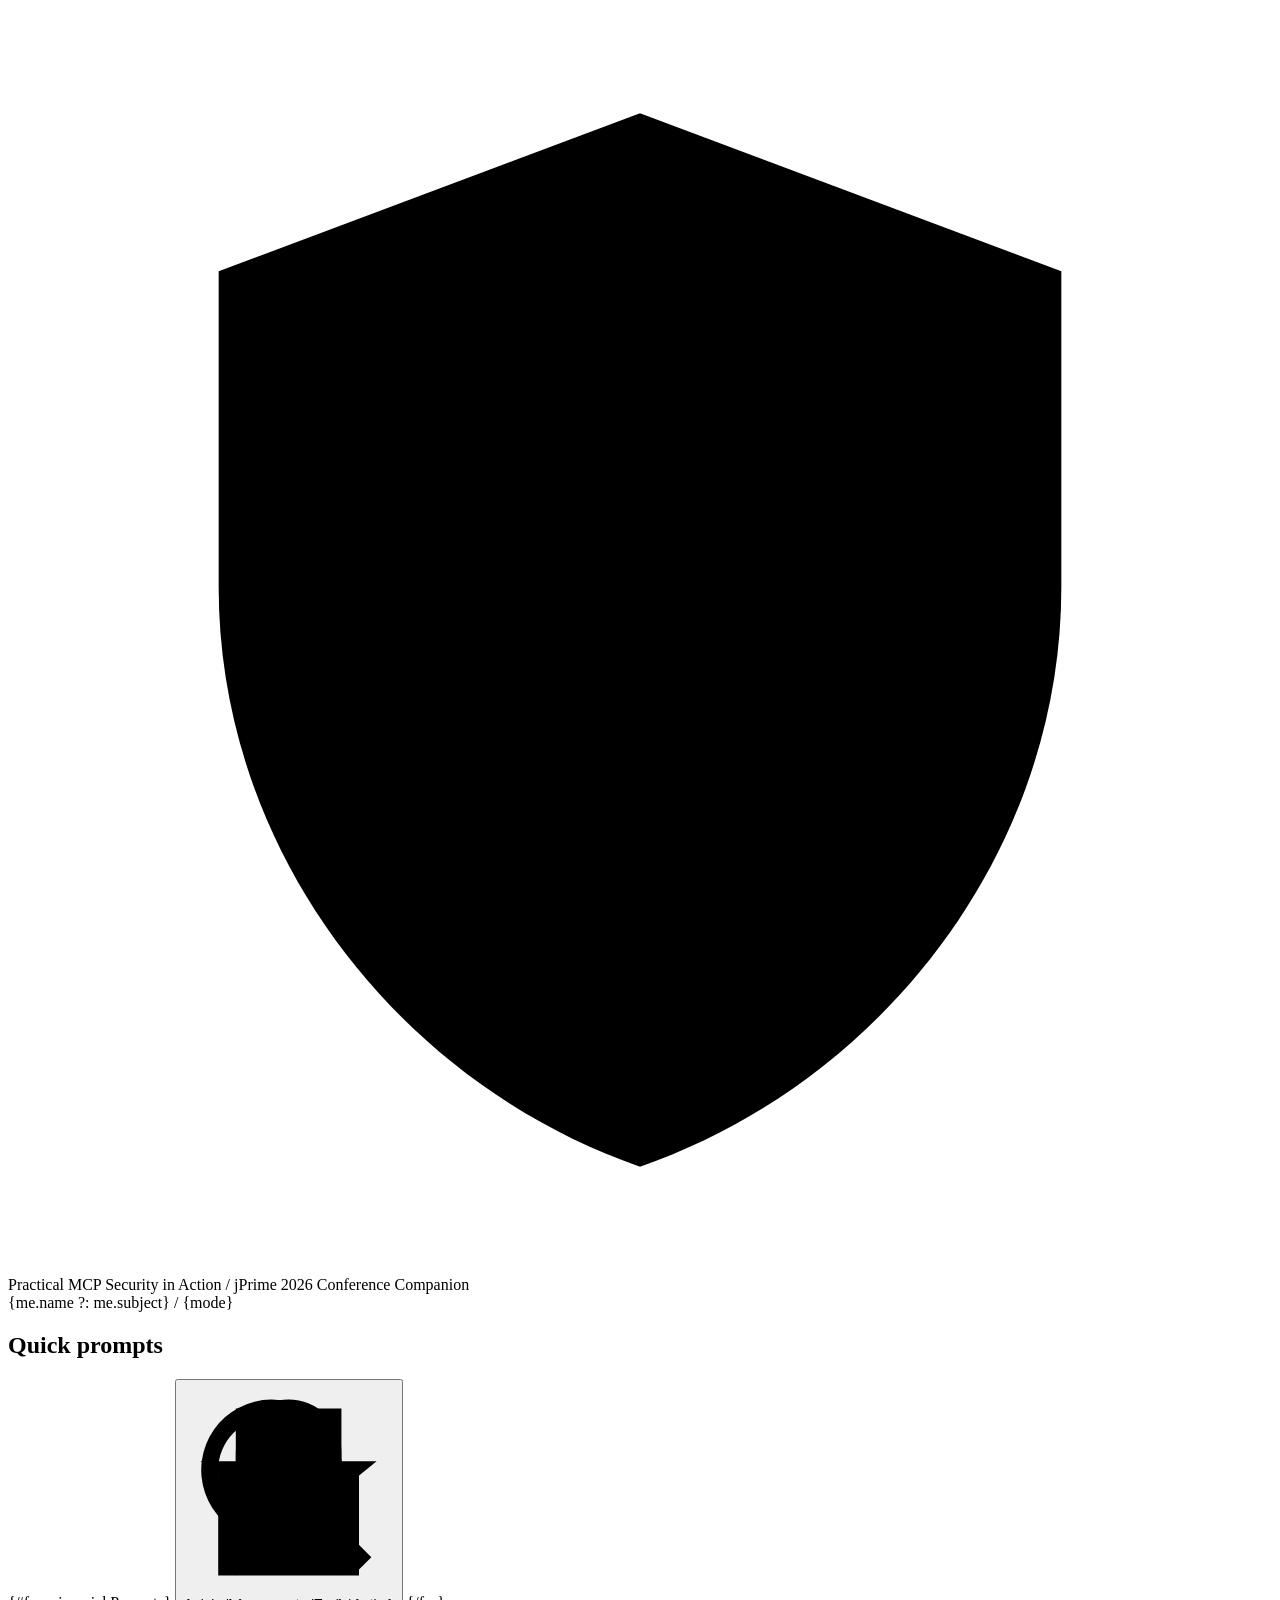
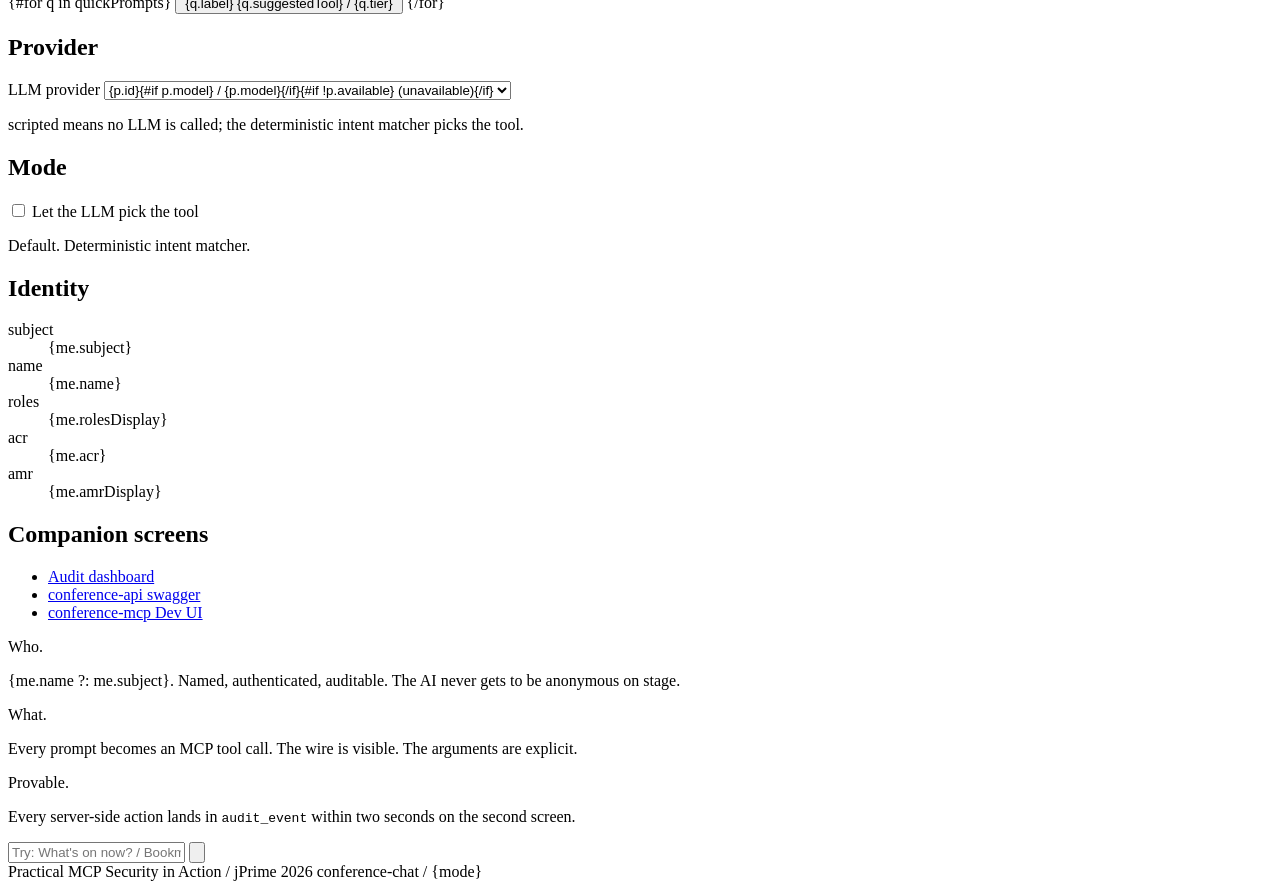
==== conference-chat/src/main/resources/templates/ChatPageResource/chat.html @ 19d6ff5e "Spec-aligned rebuild: three Quarkus apps, single realm, root reactor Aligns the repo with SPEC.md. D" ====
<!doctype html>
<html lang="en">
<head>
  <meta charset="utf-8">
  <title>jPrime 2026 / Conference Companion</title>
  <meta name="viewport" content="width=device-width, initial-scale=1">
  <link rel="stylesheet" href="/chat.css">
</head>
<body>
  <header class="topbar">
    <div class="brand">
      <svg class="shield" viewBox="0 0 24 24" aria-hidden="true">
        <path d="M12 2 4 5v6c0 5 3.4 9.4 8 11 4.6-1.6 8-6 8-11V5l-8-3Z"/>
      </svg>
      <span class="brand-title">Practical MCP Security in Action</span>
      <span class="brand-sep">/</span>
      <span class="brand-sub">jPrime 2026 Conference Companion</span>
    </div>
    <div class="status" id="status">
      <span class="dot live"></span>
      <span class="who" id="who">{me.name ?: me.subject}</span>
      <span class="brand-sep">/</span>
      <span class="mode-pill{#if mode != 'scripted'} llm{/if}" id="mode-pill">{mode}</span>
    </div>
  </header>

  <main>
    <aside class="sidebar">
      <h2 class="sidebar-title">Quick prompts</h2>
      <div class="quick-prompts" id="quick-prompts">
        {#for q in quickPrompts}
        <button type="button" class="quick-prompt" data-tier="{q.tier}" data-label="{q.label}">
          <span class="quick-prompt-label">
            <svg class="qp-icon" viewBox="0 0 24 24" aria-hidden="true">
              {#switch q.tier}
                {#case 'public'}
                <path d="M10 2a8 8 0 105 14.3l5 5 1.4-1.4-5-5A8 8 0 0010 2zm0 2a6 6 0 110 12 6 6 0 010-12z"/>
                {#case 'attendee'}
                <path d="M6 3h12v18l-6-4-6 4V3z"/>
                {#case 'speaker'}
                <path d="M12 2l3 7h7l-5.5 4.5L18 22l-6-4.5L6 22l1.5-8.5L2 9h7z"/>
                {#case 'step-up'}
                <path d="M6 10V8a6 6 0 0112 0v2h2v12H4V10h2zm2 0h8V8a4 4 0 10-8 0v2z"/>
                {#case}
                <circle cx="12" cy="12" r="4"/>
              {/switch}
            </svg>
            <span>{q.label}</span>
          </span>
          <span class="tier">{q.suggestedTool} / {q.tier}</span>
        </button>
        {/for}
      </div>

      <h2 class="sidebar-title">Provider</h2>
      <label class="provider-select-label" for="provider-select">LLM provider</label>
      <select id="provider-select" class="provider-select">
        {#for p in providers.providers}
        <option value="{p.id}"{#if p.id == providers.active} selected{/if}{#if !p.available} disabled{/if}>{p.id}{#if p.model} / {p.model}{/if}{#if !p.available} (unavailable){/if}</option>
        {/for}
      </select>
      <p class="mode-help" id="provider-help">scripted means no LLM is called; the deterministic intent matcher picks the tool.</p>

      <h2 class="sidebar-title">Mode</h2>
      <label class="mode-toggle">
        <input type="checkbox" id="mode-llm"{#if mode != 'scripted'} checked{/if}{#if providers.active == 'scripted'} disabled{/if}>
        <span class="mode-track"><span class="mode-knob"></span></span>
        <span class="mode-label">Let the LLM pick the tool</span>
      </label>
      <p class="mode-help" id="mode-help">Default. Deterministic intent matcher.</p>

      <h2 class="sidebar-title">Identity</h2>
      <dl class="identity" id="identity">
        <dt>subject</dt><dd class="amber">{me.subject}</dd>
        <dt>name</dt><dd class="amber">{me.name}</dd>
        <dt>roles</dt><dd>{me.rolesDisplay}</dd>
        <dt>acr</dt><dd>{me.acr}</dd>
        <dt>amr</dt><dd>{me.amrDisplay}</dd>
      </dl>

      <h2 class="sidebar-title">Companion screens</h2>
      <ul class="links">
        <li><a href="http://localhost:8080/audit-live/" target="_blank">Audit dashboard</a></li>
        <li><a href="http://localhost:8080/q/swagger-ui/" target="_blank">conference-api swagger</a></li>
        <li><a href="http://localhost:8081/q/dev/" target="_blank">conference-mcp Dev UI</a></li>
      </ul>
    </aside>

    <section class="chat">
      <div class="transcript" id="transcript">
        <div class="hero-empty">
          <div class="hero-row">
            <span class="hero-word">Who.</span>
            <p class="hero-desc">{me.name ?: me.subject}. Named, authenticated, auditable. The AI never gets to be anonymous on stage.</p>
          </div>
          <div class="hero-row">
            <span class="hero-word">What.</span>
            <p class="hero-desc">Every prompt becomes an MCP tool call. The wire is visible. The arguments are explicit.</p>
          </div>
          <div class="hero-row">
            <span class="hero-word">Provable.</span>
            <p class="hero-desc">Every server-side action lands in <code>audit_event</code> within two seconds on the second screen.</p>
          </div>
        </div>
      </div>

      <form class="composer" id="composer">
        <input type="text" id="prompt" name="prompt" autocomplete="off"
               placeholder="Try: What's on now? / Bookmark the JSpecify talk / Rate this 5 stars">
        <button type="submit" class="send" aria-label="Send">
          <svg viewBox="0 0 24 24" aria-hidden="true"><path d="M3 11l18-8-8 18-2-8-8-2z"/></svg>
        </button>
      </form>
    </section>
  </main>

  <footer class="page-footer">
    <span>Practical MCP Security in Action  /  jPrime 2026</span>
    <span>conference-chat  /  <span id="footer-mode">{mode}</span></span>
  </footer>

  <script>
    window.__ME__ = {
      subject: "{me.subject}",
      name: "{me.name}",
      provider: "{providers.active}"
    };
  </script>

  <template id="user-bubble">
    <div class="bubble user">
      <div class="bubble-meta"><span class="role" data-bind="who"></span><span class="time" data-bind="time"></span></div>
      <p data-bind="text"></p>
    </div>
  </template>

  <template id="assistant-bubble">
    <div class="bubble assistant">
      <div class="bubble-meta"><span class="role">assistant</span><span class="time" data-bind="time"></span></div>
      <p class="note" data-bind="note"></p>
      <article class="tool-card" data-bind-card>
        <header class="tool-head">
          <span class="tool-type" data-bind="toolType">mcp.tool_call</span>
          <span class="tool-name" data-bind="toolName"></span>
          <span class="tool-tier" data-bind="toolTier"></span>
        </header>
        <pre class="tool-args" data-bind="toolArgs"></pre>
        <header class="tool-head subdued">
          <span class="tool-type">mcp.tool_result</span>
        </header>
        <pre class="tool-result" data-bind="toolResult"></pre>
      </article>
      <div class="tool-error" data-bind-error data-bind="errorText"></div>
      <div class="tool-stepup" data-bind-stepup>
        <strong>Step-up required.</strong>
        <span>The server replied <code>insufficient_user_authentication</code>. Open the Keycloak login window, enter your TOTP code, then retry.</span>
        <p class="stepup-caption">Server says: this tool needs MFA. Client re-authenticates. Done.</p>
      </div>
    </div>
  </template>

  <script src="/chat.js"></script>
</body>
</html>
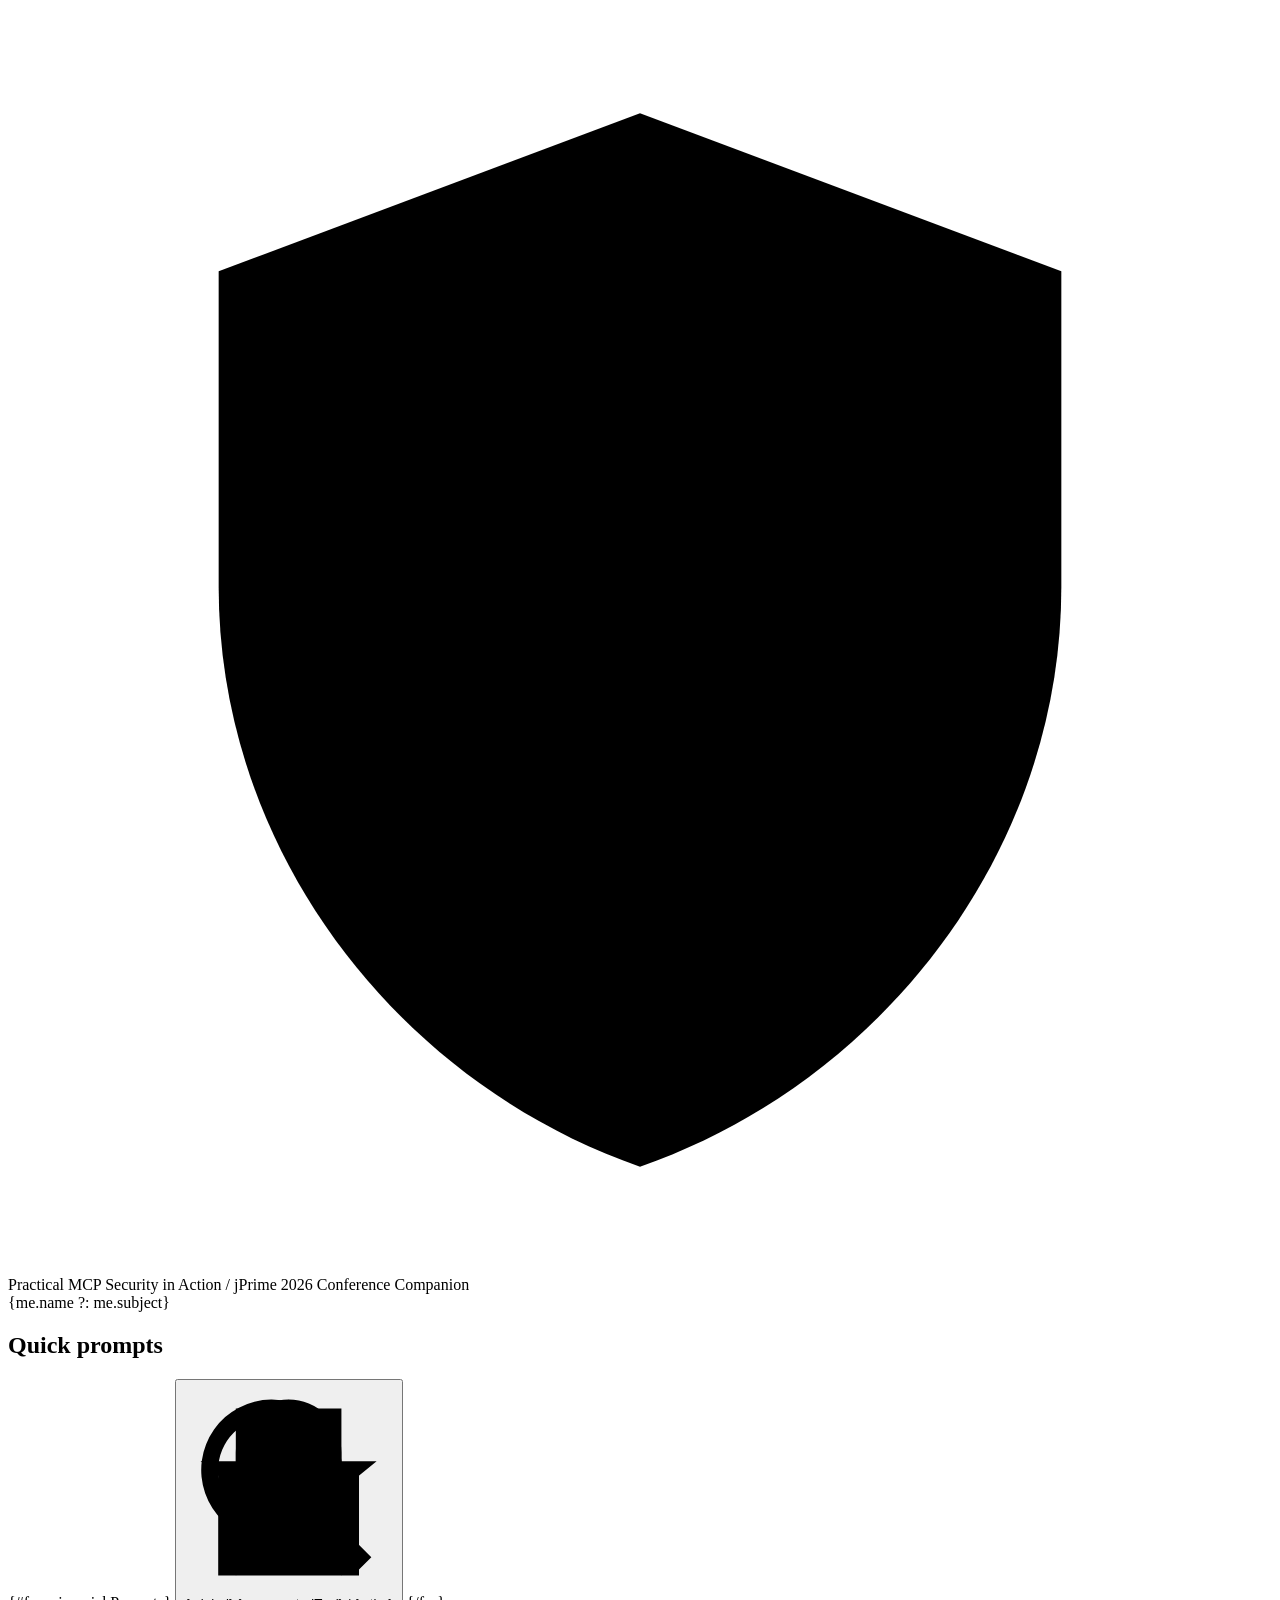
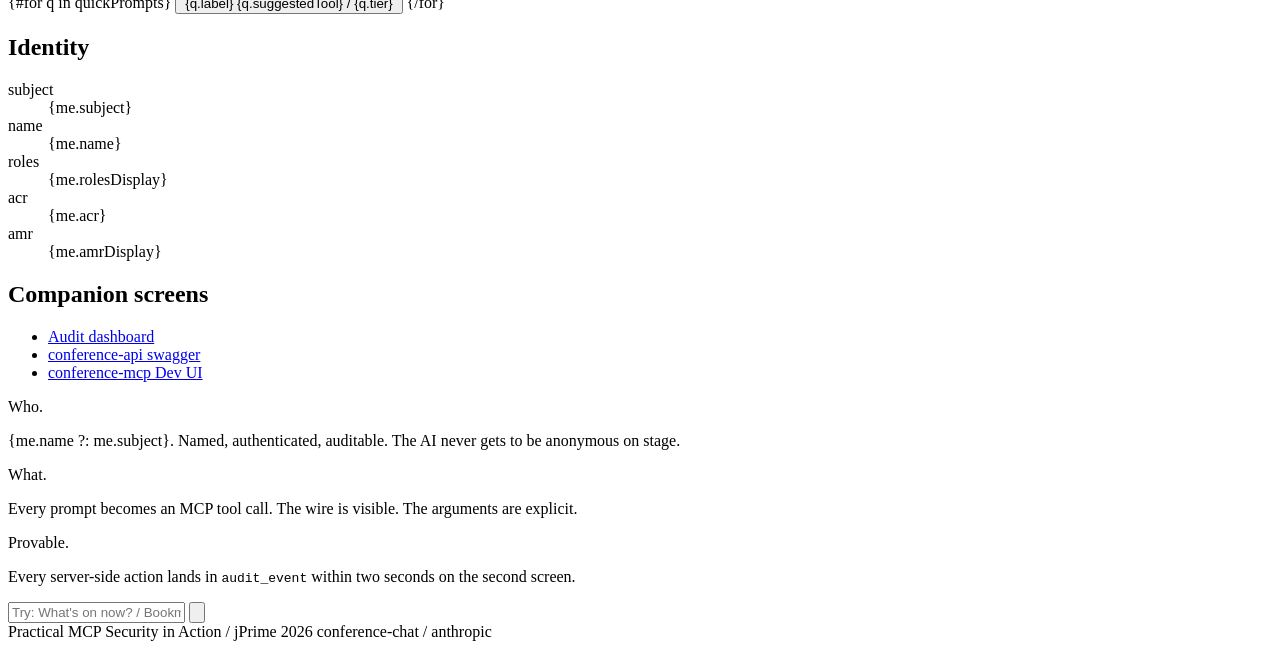
==== commit 18d64d8b: "Simplify conference-chat to a single Anthropic provider Remove the scripted IntentMatcher path and t" ====
--- a/conference-chat/src/main/resources/templates/ChatPageResource/chat.html
+++ b/conference-chat/src/main/resources/templates/ChatPageResource/chat.html
@@ -19,8 +19,6 @@
     <div class="status" id="status">
       <span class="dot live"></span>
       <span class="who" id="who">{me.name ?: me.subject}</span>
-      <span class="brand-sep">/</span>
-      <span class="mode-pill{#if mode != 'scripted'} llm{/if}" id="mode-pill">{mode}</span>
     </div>
   </header>
 
@@ -51,23 +49,6 @@
         </button>
         {/for}
       </div>
-
-      <h2 class="sidebar-title">Provider</h2>
-      <label class="provider-select-label" for="provider-select">LLM provider</label>
-      <select id="provider-select" class="provider-select">
-        {#for p in providers.providers}
-        <option value="{p.id}"{#if p.id == providers.active} selected{/if}{#if !p.available} disabled{/if}>{p.id}{#if p.model} / {p.model}{/if}{#if !p.available} (unavailable){/if}</option>
-        {/for}
-      </select>
-      <p class="mode-help" id="provider-help">scripted means no LLM is called; the deterministic intent matcher picks the tool.</p>
-
-      <h2 class="sidebar-title">Mode</h2>
-      <label class="mode-toggle">
-        <input type="checkbox" id="mode-llm"{#if mode != 'scripted'} checked{/if}{#if providers.active == 'scripted'} disabled{/if}>
-        <span class="mode-track"><span class="mode-knob"></span></span>
-        <span class="mode-label">Let the LLM pick the tool</span>
-      </label>
-      <p class="mode-help" id="mode-help">Default. Deterministic intent matcher.</p>
 
       <h2 class="sidebar-title">Identity</h2>
       <dl class="identity" id="identity">
@@ -116,14 +97,13 @@
 
   <footer class="page-footer">
     <span>Practical MCP Security in Action  /  jPrime 2026</span>
-    <span>conference-chat  /  <span id="footer-mode">{mode}</span></span>
+    <span>conference-chat  /  anthropic</span>
   </footer>
 
   <script>
     window.__ME__ = {
       subject: "{me.subject}",
-      name: "{me.name}",
-      provider: "{providers.active}"
+      name: "{me.name}"
     };
   </script>
 
